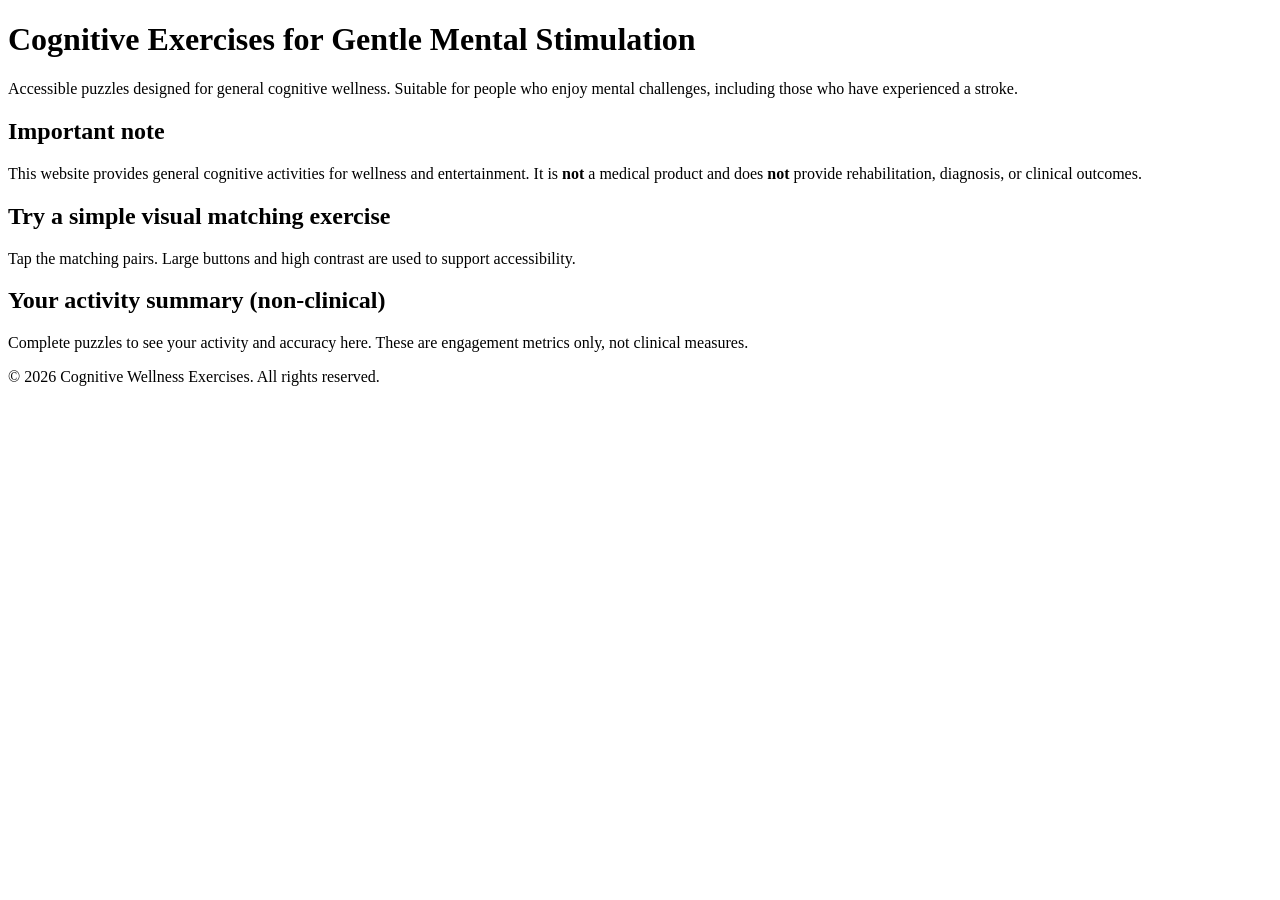
==== index.html @ f1feb6b0 "Create index.html" ====
<!DOCTYPE html>
<html lang="en">
<head>
  <meta charset="UTF-8">
  <title>Cognitive Exercises After Stroke</title>
  <meta name="viewport" content="width=device-width, initial-scale=1.0">
  <link rel="stylesheet" href="style.css">
</head>
<body>
  <header class="header">
    <h1>Cognitive Exercises for Gentle Mental Stimulation</h1>
    <p class="subtitle">
      Accessible puzzles designed for general cognitive wellness. 
      Suitable for people who enjoy mental challenges, including those who have experienced a stroke.
    </p>
  </header>

  <main class="main">
    <section class="section">
      <h2>Important note</h2>
      <p class="disclaimer">
        This website provides general cognitive activities for wellness and entertainment.
        It is <strong>not</strong> a medical product and does <strong>not</strong> provide rehabilitation,
        diagnosis, or clinical outcomes.
      </p>
    </section>

    <section class="section">
      <h2>Try a simple visual matching exercise</h2>
      <p>
        Tap the matching pairs. Large buttons and high contrast are used to support accessibility.
      </p>
      <div id="puzzle" class="puzzle"></div>
      <div id="status" class="status"></div>
    </section>

    <section class="section">
      <h2>Your activity summary (non-clinical)</h2>
      <p id="summary">
        Complete puzzles to see your activity and accuracy here. These are engagement metrics only,
        not clinical measures.
      </p>
    </section>
  </main>

  <footer class="footer">
    <p>&copy; 2026 Cognitive Wellness Exercises. All rights reserved.</p>
  </footer>

  <script src="script.js"></script>
</body>
</html>
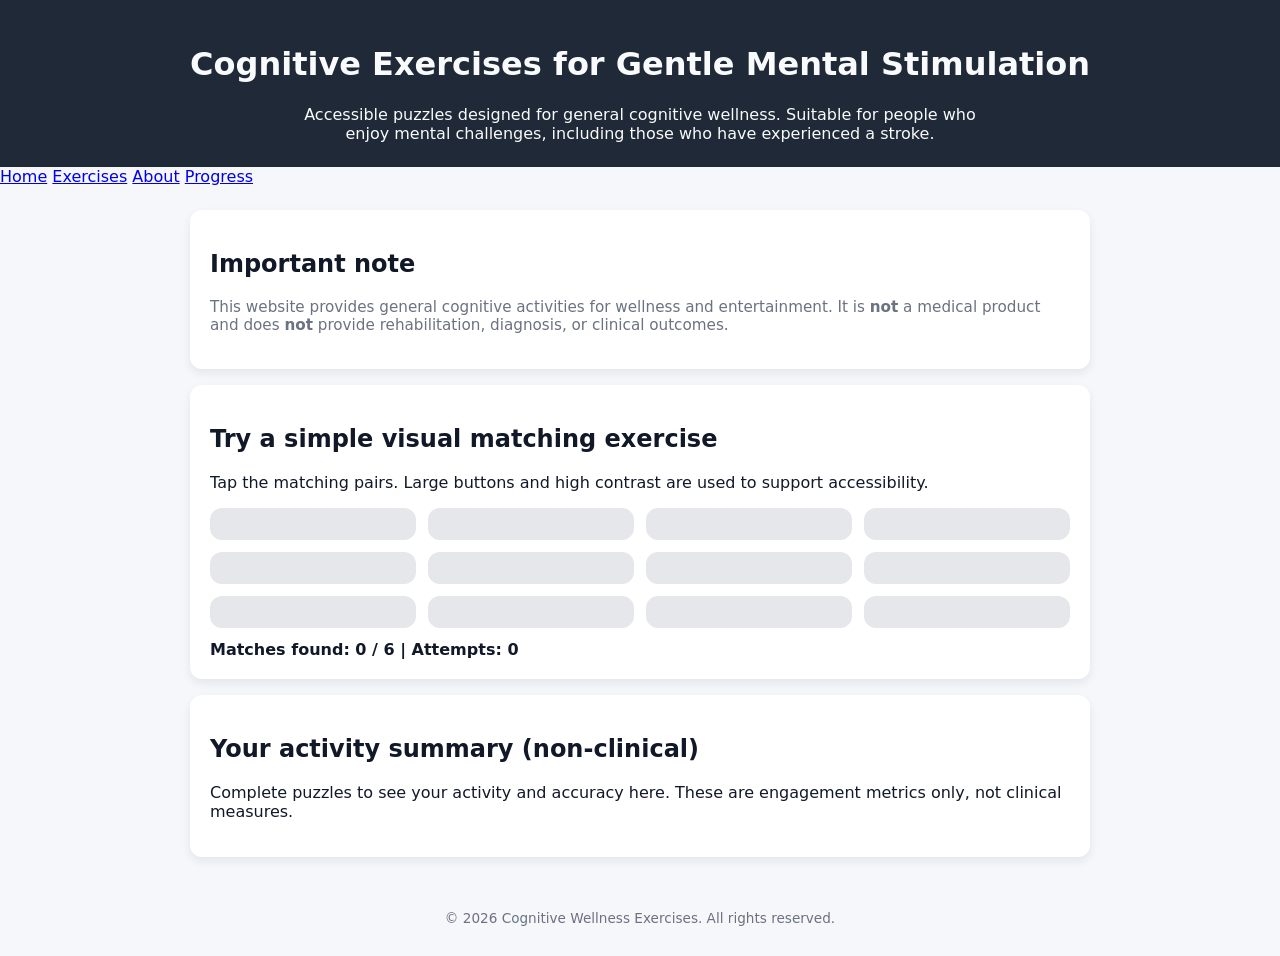
==== commit c30c01fb: "Update index.html" ====
--- a/index.html
+++ b/index.html
@@ -14,6 +14,12 @@
       Suitable for people who enjoy mental challenges, including those who have experienced a stroke.
     </p>
   </header>
+<nav class="nav">
+  <a href="index.html">Home</a>
+  <a href="exercises/index.html">Exercises</a>
+  <a href="about/index.html">About</a>
+  <a href="progress/index.html">Progress</a>
+</nav>
 
   <main class="main">
     <section class="section">
--- a/style.css
+++ b/style.css
@@ -0,0 +1,85 @@
+body {
+  font-family: system-ui, -apple-system, BlinkMacSystemFont, "Segoe UI", sans-serif;
+  margin: 0;
+  background: #f5f7fb;
+  color: #111827;
+}
+
+.header {
+  padding: 1.5rem;
+  text-align: center;
+  background: #1f2937;
+  color: #f9fafb;
+}
+
+.subtitle {
+  max-width: 700px;
+  margin: 0.5rem auto 0;
+}
+
+.main {
+  max-width: 900px;
+  margin: 1.5rem auto;
+  padding: 0 1rem;
+}
+
+.section {
+  background: #ffffff;
+  border-radius: 12px;
+  padding: 1.25rem;
+  margin-bottom: 1rem;
+  box-shadow: 0 4px 10px rgba(15, 23, 42, 0.08);
+}
+
+.disclaimer {
+  font-size: 0.95rem;
+  color: #6b7280;
+}
+
+.puzzle {
+  display: grid;
+  grid-template-columns: repeat(4, minmax(70px, 1fr));
+  gap: 0.75rem;
+  margin-top: 1rem;
+}
+
+.puzzle-button {
+  font-size: 1.2rem;
+  padding: 1rem;
+  border-radius: 12px;
+  border: none;
+  background: #e5e7eb;
+  color: #111827;
+  cursor: pointer;
+  transition: background 0.15s, transform 0.1s;
+}
+
+.puzzle-button:focus {
+  outline: 3px solid #2563eb;
+}
+
+.puzzle-button:hover {
+  background: #d1d5db;
+}
+
+.puzzle-button.matched {
+  background: #22c55e;
+  color: #f9fafb;
+}
+
+.puzzle-button.selected {
+  background: #2563eb;
+  color: #f9fafb;
+}
+
+.status {
+  margin-top: 0.75rem;
+  font-weight: 600;
+}
+
+.footer {
+  text-align: center;
+  padding: 1rem;
+  font-size: 0.85rem;
+  color: #6b7280;
+}
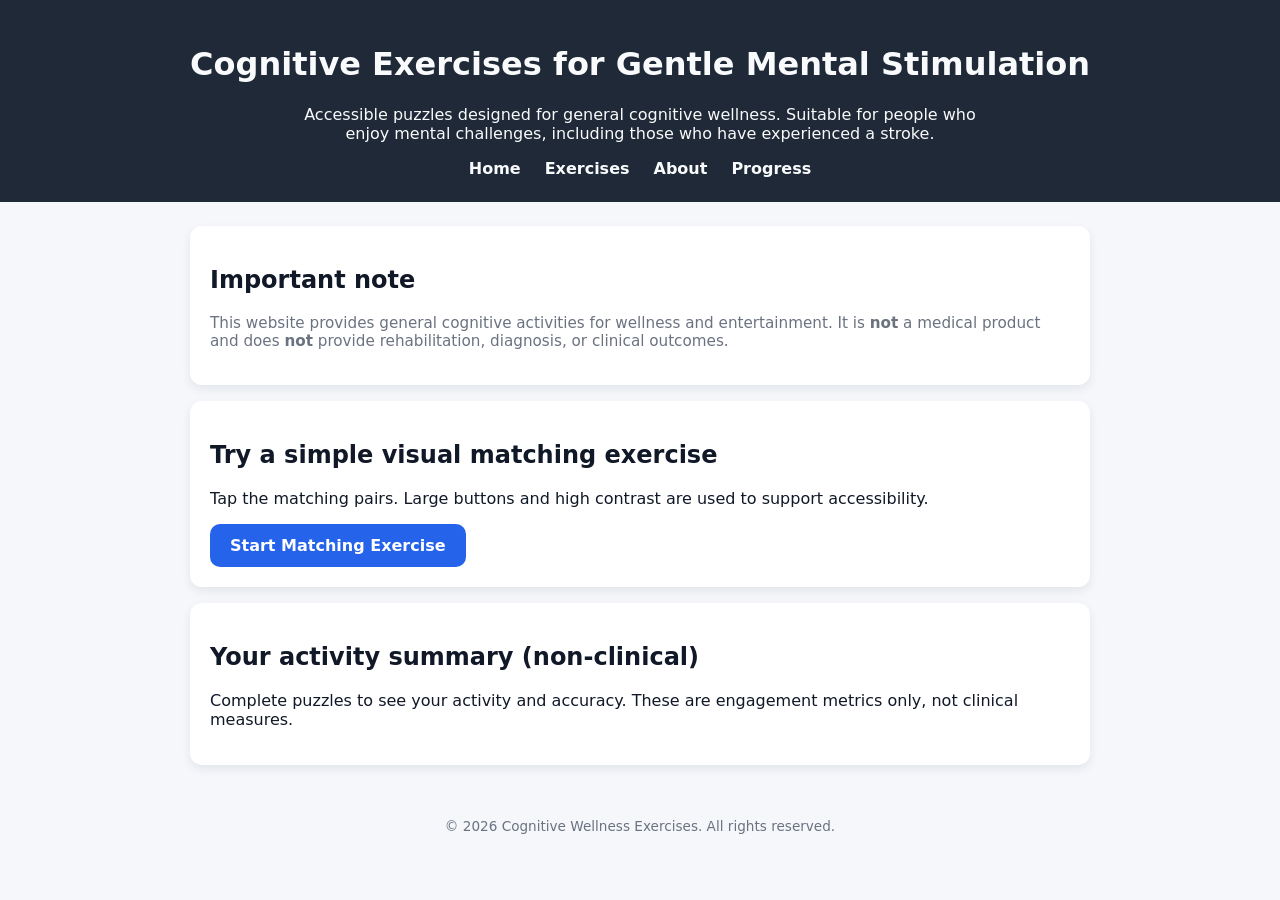
==== commit 3e89545c: "Update index.html" ====
--- a/index.html
+++ b/index.html
@@ -13,13 +13,15 @@
       Accessible puzzles designed for general cognitive wellness. 
       Suitable for people who enjoy mental challenges, including those who have experienced a stroke.
     </p>
+
+    <!-- FIXED: Navigation moved INSIDE header so white text is visible -->
+    <nav class="nav">
+      <a href="index.html">Home</a>
+      <a href="exercises/index.html">Exercises</a>
+      <a href="about/index.html">About</a>
+      <a href="progress/index.html">Progress</a>
+    </nav>
   </header>
-<nav class="nav">
-  <a href="index.html">Home</a>
-  <a href="exercises/index.html">Exercises</a>
-  <a href="about/index.html">About</a>
-  <a href="progress/index.html">Progress</a>
-</nav>
 
   <main class="main">
     <section class="section">
@@ -36,14 +38,15 @@
       <p>
         Tap the matching pairs. Large buttons and high contrast are used to support accessibility.
       </p>
-      <div id="puzzle" class="puzzle"></div>
-      <div id="status" class="status"></div>
+
+      <!-- FIXED: Removed puzzle from homepage -->
+      <a href="exercises/matching.html" class="button">Start Matching Exercise</a>
     </section>
 
     <section class="section">
       <h2>Your activity summary (non-clinical)</h2>
-      <p id="summary">
-        Complete puzzles to see your activity and accuracy here. These are engagement metrics only,
+      <p>
+        Complete puzzles to see your activity and accuracy. These are engagement metrics only,
         not clinical measures.
       </p>
     </section>
@@ -52,7 +55,5 @@
   <footer class="footer">
     <p>&copy; 2026 Cognitive Wellness Exercises. All rights reserved.</p>
   </footer>
-
-  <script src="script.js"></script>
 </body>
 </html>
--- a/style.css
+++ b/style.css
@@ -5,6 +5,7 @@
   color: #111827;
 }
 
+/* HEADER */
 .header {
   padding: 1.5rem;
   text-align: center;
@@ -17,6 +18,25 @@
   margin: 0.5rem auto 0;
 }
 
+/* NAVIGATION */
+.nav {
+  margin-top: 1rem;
+  display: flex;
+  justify-content: center;
+  gap: 1.5rem;
+}
+
+.nav a {
+  color: #f9fafb; /* white text for dark header */
+  text-decoration: none;
+  font-weight: 600;
+}
+
+.nav a:hover {
+  text-decoration: underline;
+}
+
+/* MAIN CONTENT */
 .main {
   max-width: 900px;
   margin: 1.5rem auto;
@@ -36,6 +56,7 @@
   color: #6b7280;
 }
 
+/* PUZZLE GRID */
 .puzzle {
   display: grid;
   grid-template-columns: repeat(4, minmax(70px, 1fr));
@@ -77,6 +98,23 @@
   font-weight: 600;
 }
 
+/* BUTTON STYLE */
+.button {
+  display: inline-block;
+  padding: 0.75rem 1.25rem;
+  background: #2563eb;
+  color: #fff;
+  border-radius: 10px;
+  text-decoration: none;
+  font-weight: 600;
+  transition: background 0.2s;
+}
+
+.button:hover {
+  background: #1d4ed8;
+}
+
+/* FOOTER */
 .footer {
   text-align: center;
   padding: 1rem;
